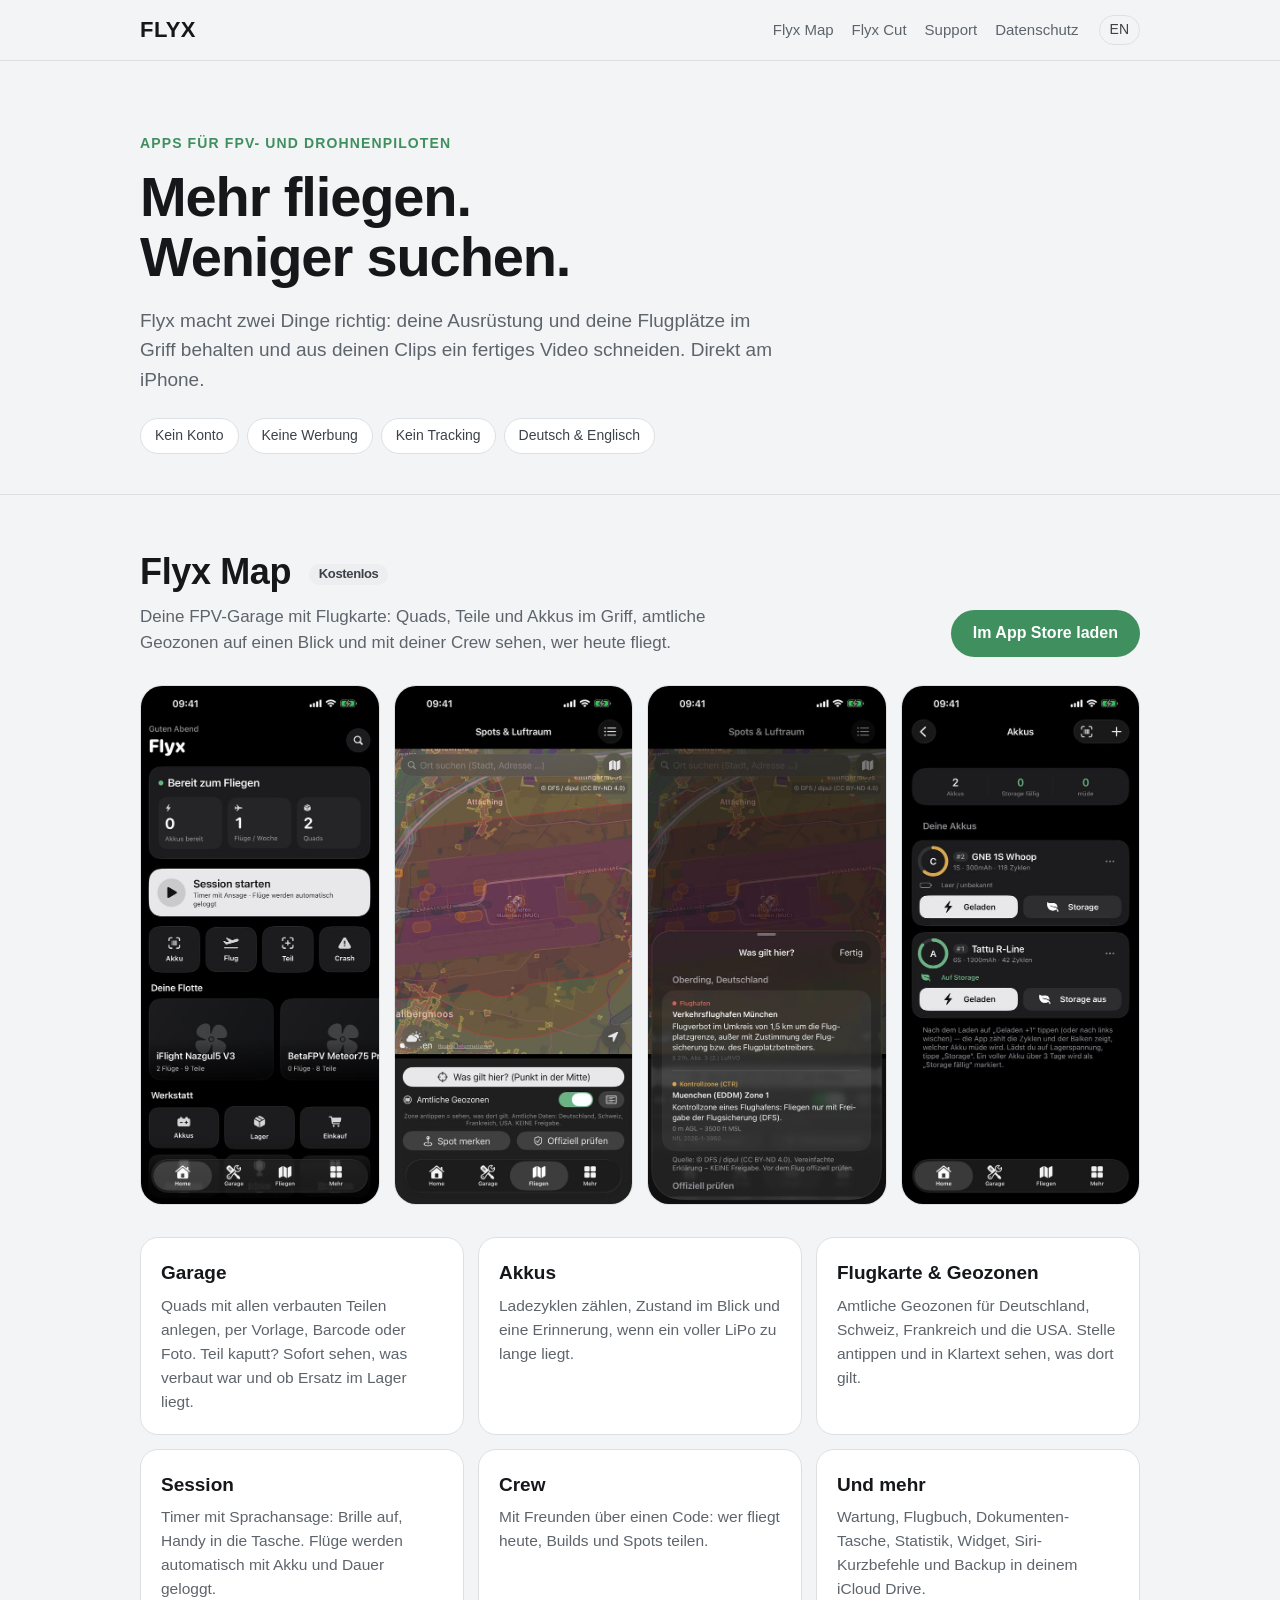
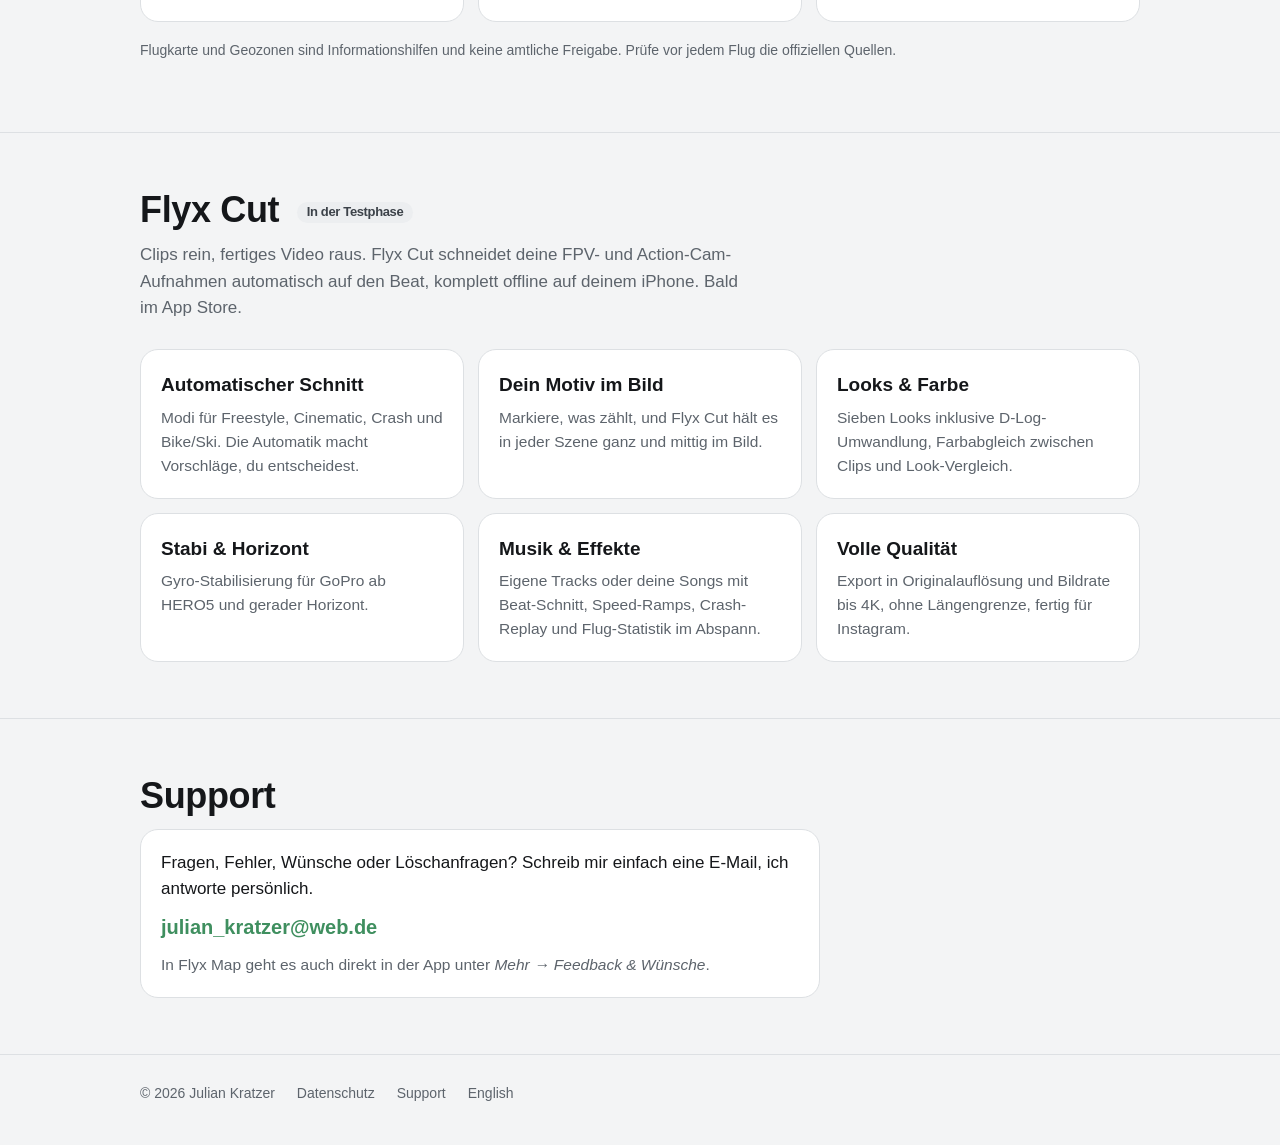
==== site/index.html @ c6695c89 "Flyx-Webseite (GitHub Pages): Start, Map, Cut, Support, Datenschutz in DE und EN Liegt hier nur als " ====
<!doctype html>
<html lang="de">
<head>
<meta charset="utf-8">
<meta name="viewport" content="width=device-width, initial-scale=1">
<title>Flyx – Apps für FPV-Piloten</title>
<meta name="description" content="Flyx Map und Flyx Cut: Garage, Geozonen und Videoschnitt für FPV- und Drohnenpiloten. Ohne Konto, ohne Werbung, ohne Tracking.">
<link rel="alternate" hreflang="en" href="en/">
<link rel="stylesheet" href="style.css">
</head>
<body>
<header class="top">
  <div class="wrap">
    <a class="brand" href="./">FLYX</a>
    <nav class="main">
      <a href="#map">Flyx Map</a>
      <a href="#cut">Flyx Cut</a>
      <a href="#support">Support</a>
      <a href="datenschutz.html">Datenschutz</a>
    </nav>
    <a class="lang" href="en/" hreflang="en">EN</a>
  </div>
</header>

<main>
  <section class="hero">
    <div class="wrap">
      <p class="eyebrow">Apps für FPV- und Drohnenpiloten</p>
      <h1>Mehr fliegen.<br>Weniger suchen.</h1>
      <p class="lead">Flyx macht zwei Dinge richtig: deine Ausrüstung und deine Flugplätze im Griff behalten und aus deinen Clips ein fertiges Video schneiden. Direkt am iPhone.</p>
      <div class="pills">
        <span class="pill">Kein Konto</span>
        <span class="pill">Keine Werbung</span>
        <span class="pill">Kein Tracking</span>
        <span class="pill">Deutsch &amp; Englisch</span>
      </div>
    </div>
  </section>

  <section class="app" id="map">
    <div class="wrap">
      <div class="app-head">
        <div>
          <h2>Flyx Map <span class="badge">Kostenlos</span></h2>
          <p>Deine FPV-Garage mit Flugkarte: Quads, Teile und Akkus im Griff, amtliche Geozonen auf einen Blick und mit deiner Crew sehen, wer heute fliegt.</p>
        </div>
        <a class="btn" href="https://apps.apple.com/app/id6819318431">Im App Store laden</a>
      </div>

      <div class="shots">
        <img src="img/map-home.jpg" alt="Flyx Map: Startseite mit Flotte und Session" loading="lazy" width="540" height="1173">
        <img src="img/map-map.jpg" alt="Flyx Map: Flugkarte mit amtlichen Geozonen" loading="lazy" width="540" height="1173">
        <img src="img/map-zone.jpg" alt="Flyx Map: Was gilt hier? Zone in Klartext" loading="lazy" width="540" height="1173">
        <img src="img/map-akkus.jpg" alt="Flyx Map: Akkus mit Ladezyklen" loading="lazy" width="540" height="1173">
      </div>

      <div class="grid">
        <div class="card"><h3>Garage</h3><p>Quads mit allen verbauten Teilen anlegen, per Vorlage, Barcode oder Foto. Teil kaputt? Sofort sehen, was verbaut war und ob Ersatz im Lager liegt.</p></div>
        <div class="card"><h3>Akkus</h3><p>Ladezyklen zählen, Zustand im Blick und eine Erinnerung, wenn ein voller LiPo zu lange liegt.</p></div>
        <div class="card"><h3>Flugkarte &amp; Geozonen</h3><p>Amtliche Geozonen für Deutschland, Schweiz, Frankreich und die USA. Stelle antippen und in Klartext sehen, was dort gilt.</p></div>
        <div class="card"><h3>Session</h3><p>Timer mit Sprachansage: Brille auf, Handy in die Tasche. Flüge werden automatisch mit Akku und Dauer geloggt.</p></div>
        <div class="card"><h3>Crew</h3><p>Mit Freunden über einen Code: wer fliegt heute, Builds und Spots teilen.</p></div>
        <div class="card"><h3>Und mehr</h3><p>Wartung, Flugbuch, Dokumenten-Tasche, Statistik, Widget, Siri-Kurzbefehle und Backup in deinem iCloud Drive.</p></div>
      </div>
      <p class="note">Flugkarte und Geozonen sind Informationshilfen und keine amtliche Freigabe. Prüfe vor jedem Flug die offiziellen Quellen.</p>
    </div>
  </section>

  <section class="app" id="cut">
    <div class="wrap">
      <div class="app-head">
        <div>
          <h2>Flyx Cut <span class="badge">In der Testphase</span></h2>
          <p>Clips rein, fertiges Video raus. Flyx Cut schneidet deine FPV- und Action-Cam-Aufnahmen automatisch auf den Beat, komplett offline auf deinem iPhone. Bald im App Store.</p>
        </div>
      </div>

      <div class="grid">
        <div class="card"><h3>Automatischer Schnitt</h3><p>Modi für Freestyle, Cinematic, Crash und Bike/Ski. Die Automatik macht Vorschläge, du entscheidest.</p></div>
        <div class="card"><h3>Dein Motiv im Bild</h3><p>Markiere, was zählt, und Flyx Cut hält es in jeder Szene ganz und mittig im Bild.</p></div>
        <div class="card"><h3>Looks &amp; Farbe</h3><p>Sieben Looks inklusive D-Log-Umwandlung, Farbabgleich zwischen Clips und Look-Vergleich.</p></div>
        <div class="card"><h3>Stabi &amp; Horizont</h3><p>Gyro-Stabilisierung für GoPro ab HERO5 und gerader Horizont.</p></div>
        <div class="card"><h3>Musik &amp; Effekte</h3><p>Eigene Tracks oder deine Songs mit Beat-Schnitt, Speed-Ramps, Crash-Replay und Flug-Statistik im Abspann.</p></div>
        <div class="card"><h3>Volle Qualität</h3><p>Export in Originalauflösung und Bildrate bis 4K, ohne Längengrenze, fertig für Instagram.</p></div>
      </div>
    </div>
  </section>

  <section class="support" id="support">
    <div class="wrap">
      <h2>Support</h2>
      <div class="card">
        <p>Fragen, Fehler, Wünsche oder Löschanfragen? Schreib mir einfach eine E-Mail, ich antworte persönlich.</p>
        <p><a class="mail" href="mailto:julian_kratzer@web.de">julian_kratzer@web.de</a></p>
        <p style="color:var(--muted);font-size:15.5px;margin:0">In Flyx Map geht es auch direkt in der App unter <em>Mehr → Feedback &amp; Wünsche</em>.</p>
      </div>
    </div>
  </section>
</main>

<footer>
  <div class="wrap">
    <span>© 2026 Julian Kratzer</span>
    <a href="datenschutz.html">Datenschutz</a>
    <a href="#support">Support</a>
    <a href="en/" hreflang="en">English</a>
  </div>
</footer>
</body>
</html>
---- site/style.css ----
:root {
  --bg: #0e0f11;
  --surface: #17191c;
  --surface-2: #1f2226;
  --line: #2a2e33;
  --text: #eceef0;
  --muted: #9aa1a9;
  --silver: #c4c9cf;
  --accent: #62b080;
  --accent-ink: #0e0f11;
  --radius: 18px;
  color-scheme: dark;
}
@media (prefers-color-scheme: light) {
  :root:not([data-theme="dark"]) {
    --bg: #f3f4f5;
    --surface: #ffffff;
    --surface-2: #eceef0;
    --line: #dde0e3;
    --text: #15171a;
    --muted: #5d646c;
    --silver: #3c4249;
    --accent: #3f8f5f;
    --accent-ink: #ffffff;
    color-scheme: light;
  }
}
:root[data-theme="light"] {
  --bg: #f3f4f5;
  --surface: #ffffff;
  --surface-2: #eceef0;
  --line: #dde0e3;
  --text: #15171a;
  --muted: #5d646c;
  --silver: #3c4249;
  --accent: #3f8f5f;
  --accent-ink: #ffffff;
  color-scheme: light;
}

* { box-sizing: border-box; }
html { -webkit-text-size-adjust: 100%; scroll-behavior: smooth; }
body {
  margin: 0;
  background: var(--bg);
  color: var(--text);
  font: 17px/1.55 -apple-system, BlinkMacSystemFont, "SF Pro Text", "Segoe UI", Roboto, Helvetica, Arial, sans-serif;
}
a { color: var(--accent); text-decoration: none; }
a:hover { text-decoration: underline; }
img { max-width: 100%; display: block; }

.wrap { max-width: 1040px; margin: 0 auto; padding: 0 20px; }

header.top {
  position: sticky; top: env(safe-area-inset-top, 0px); z-index: 10;
  background: color-mix(in srgb, var(--bg) 88%, transparent);
  backdrop-filter: blur(12px); -webkit-backdrop-filter: blur(12px);
  border-bottom: 1px solid var(--line);
}
header.top .wrap { display: flex; align-items: center; gap: 20px; height: 60px; }
.brand { font-weight: 800; font-size: 22px; letter-spacing: .02em; color: var(--text); }
.brand:hover { text-decoration: none; }
nav.main { display: flex; gap: 18px; margin-left: auto; font-size: 15px; }
nav.main a { color: var(--muted); }
nav.main a:hover { color: var(--text); text-decoration: none; }
.lang { font-size: 14px; border: 1px solid var(--line); border-radius: 999px; padding: 3px 10px; color: var(--silver); }
.lang:hover { text-decoration: none; border-color: var(--silver); }
@media (max-width: 640px) { nav.main { display: none; } .lang { margin-left: auto; } }

.hero { padding: 72px 0 40px; }
.eyebrow { color: var(--accent); font-weight: 600; font-size: 14px; letter-spacing: .08em; text-transform: uppercase; margin: 0 0 12px; }
h1 { font-size: clamp(34px, 6vw, 56px); line-height: 1.08; margin: 0 0 18px; letter-spacing: -.02em; }
h2 { font-size: clamp(26px, 4vw, 36px); line-height: 1.15; margin: 0 0 12px; letter-spacing: -.01em; }
h3 { font-size: 19px; margin: 0 0 6px; }
.lead { font-size: 19px; color: var(--muted); max-width: 640px; margin: 0; }
.pills { display: flex; flex-wrap: wrap; gap: 8px; margin-top: 24px; }
.pill { background: var(--surface); border: 1px solid var(--line); border-radius: 999px; padding: 6px 14px; font-size: 14px; color: var(--silver); }

section.app { padding: 56px 0; border-top: 1px solid var(--line); }
.app-head { display: flex; flex-wrap: wrap; align-items: end; justify-content: space-between; gap: 16px; margin-bottom: 28px; }
.app-head p { color: var(--muted); margin: 0; max-width: 620px; }
.btn {
  display: inline-block; background: var(--accent); color: var(--accent-ink);
  font-weight: 600; border-radius: 999px; padding: 11px 22px; font-size: 16px;
}
.btn:hover { text-decoration: none; filter: brightness(1.05); }
.btn.ghost { background: transparent; color: var(--text); border: 1px solid var(--line); }
.badge { display: inline-block; font-size: 13px; font-weight: 600; border-radius: 999px; padding: 3px 10px; background: var(--surface-2); color: var(--silver); margin-left: 8px; vertical-align: middle; }

.shots { display: grid; grid-template-columns: repeat(4, 1fr); gap: 14px; margin-bottom: 32px; }
.shots img { border-radius: 22px; border: 1px solid var(--line); background: var(--surface); aspect-ratio: 1320 / 2868; object-fit: cover; width: 100%; height: auto; }
@media (max-width: 760px) {
  .shots { grid-template-columns: repeat(4, 62%); overflow-x: auto; scroll-snap-type: x mandatory; padding-bottom: 6px; }
  .shots img { scroll-snap-align: start; }
}

.grid { display: grid; grid-template-columns: repeat(3, 1fr); gap: 14px; }
@media (max-width: 860px) { .grid { grid-template-columns: repeat(2, 1fr); } }
@media (max-width: 560px) { .grid { grid-template-columns: 1fr; } }
.card { background: var(--surface); border: 1px solid var(--line); border-radius: var(--radius); padding: 20px; }
.card p { margin: 0; color: var(--muted); font-size: 15.5px; }
.note { color: var(--muted); font-size: 14px; margin-top: 18px; }

.support { padding: 56px 0; border-top: 1px solid var(--line); }
.support .card { max-width: 680px; }
.support .card p { color: var(--text); font-size: 17px; margin-bottom: 10px; }
.mail { font-size: 20px; font-weight: 600; }

footer { border-top: 1px solid var(--line); padding: 28px 0 40px; color: var(--muted); font-size: 14px; }
footer .wrap { display: flex; flex-wrap: wrap; gap: 8px 22px; }
footer a { color: var(--muted); }

/* Rechtstexte */
.legal { padding: 48px 0 24px; max-width: 760px; }
.legal h1 { font-size: clamp(30px, 5vw, 42px); }
.legal h2 { font-size: 24px; margin-top: 40px; }
.legal h3 { margin-top: 24px; }
.legal p, .legal li { color: var(--text); }
.legal ul { padding-left: 20px; }
.legal li { margin-bottom: 8px; }
.legal .meta { color: var(--muted); }
.toc { display: flex; gap: 10px; flex-wrap: wrap; margin: 18px 0 8px; }
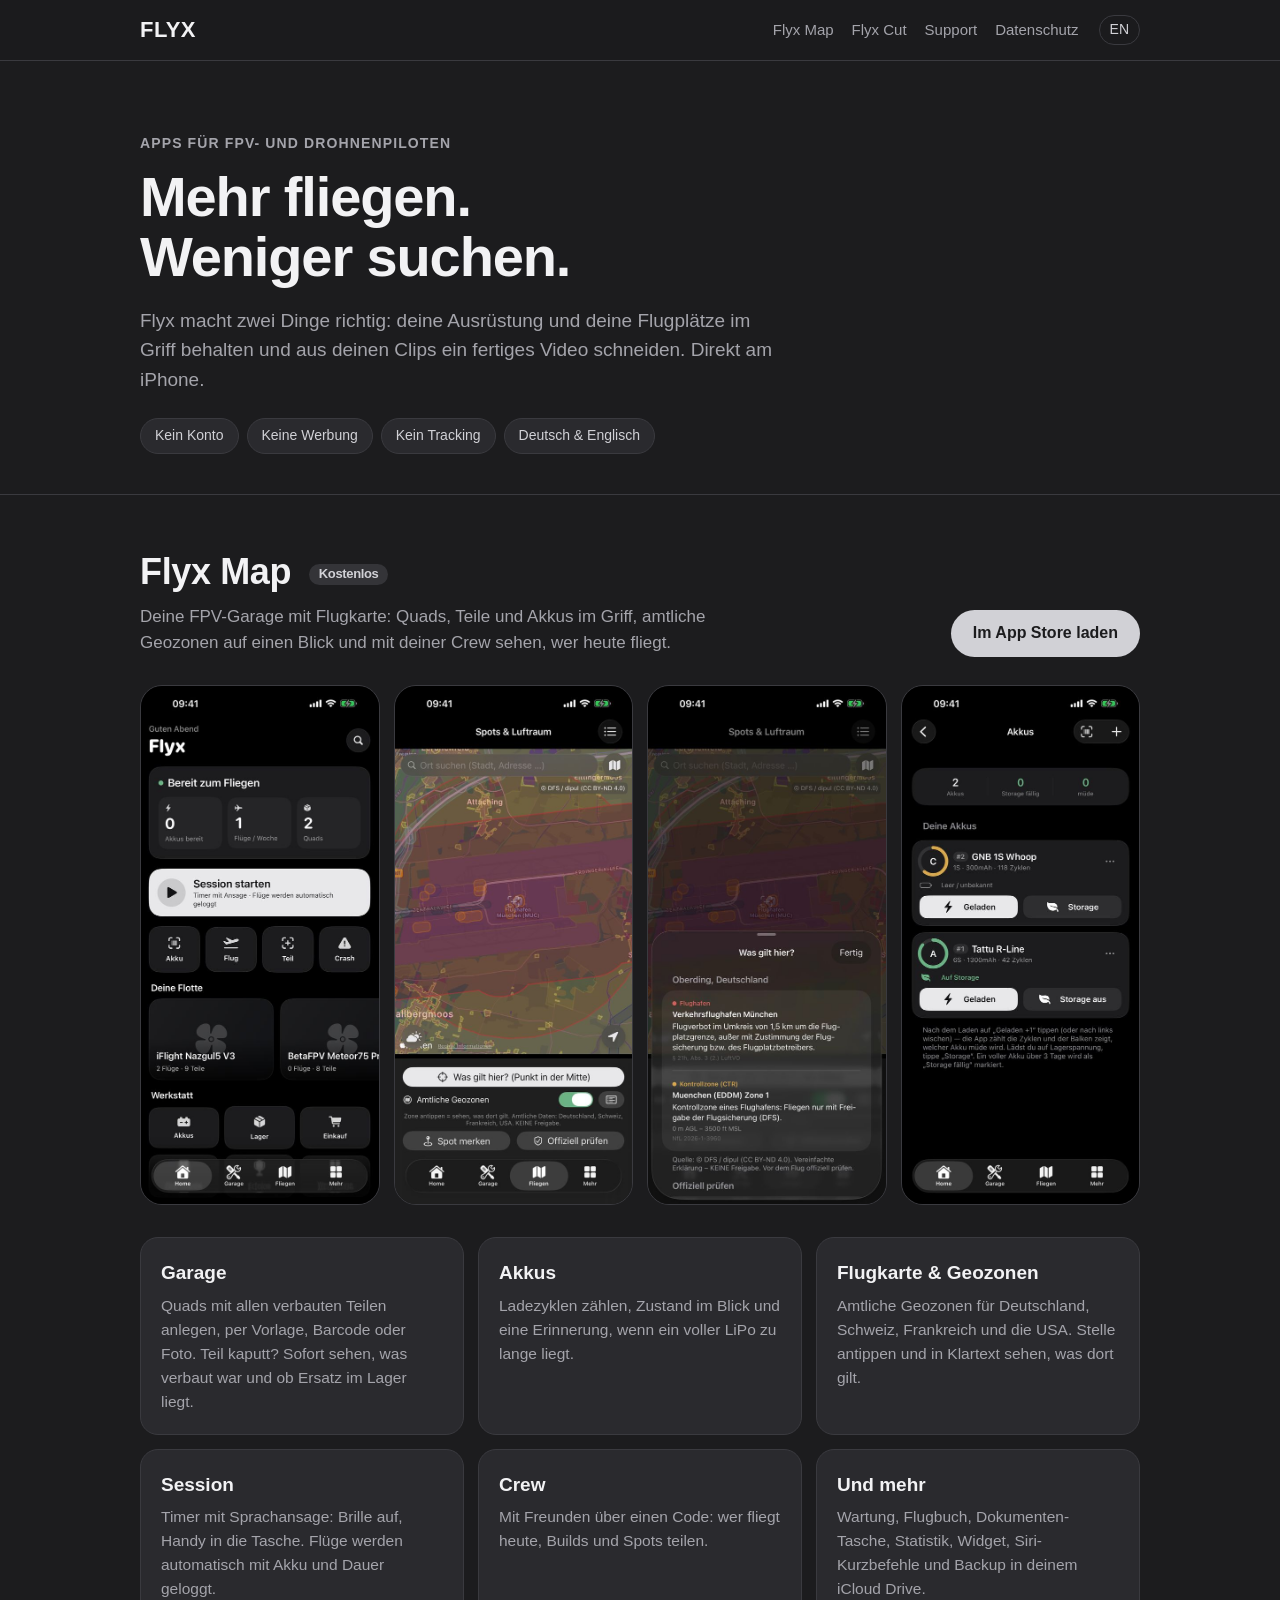
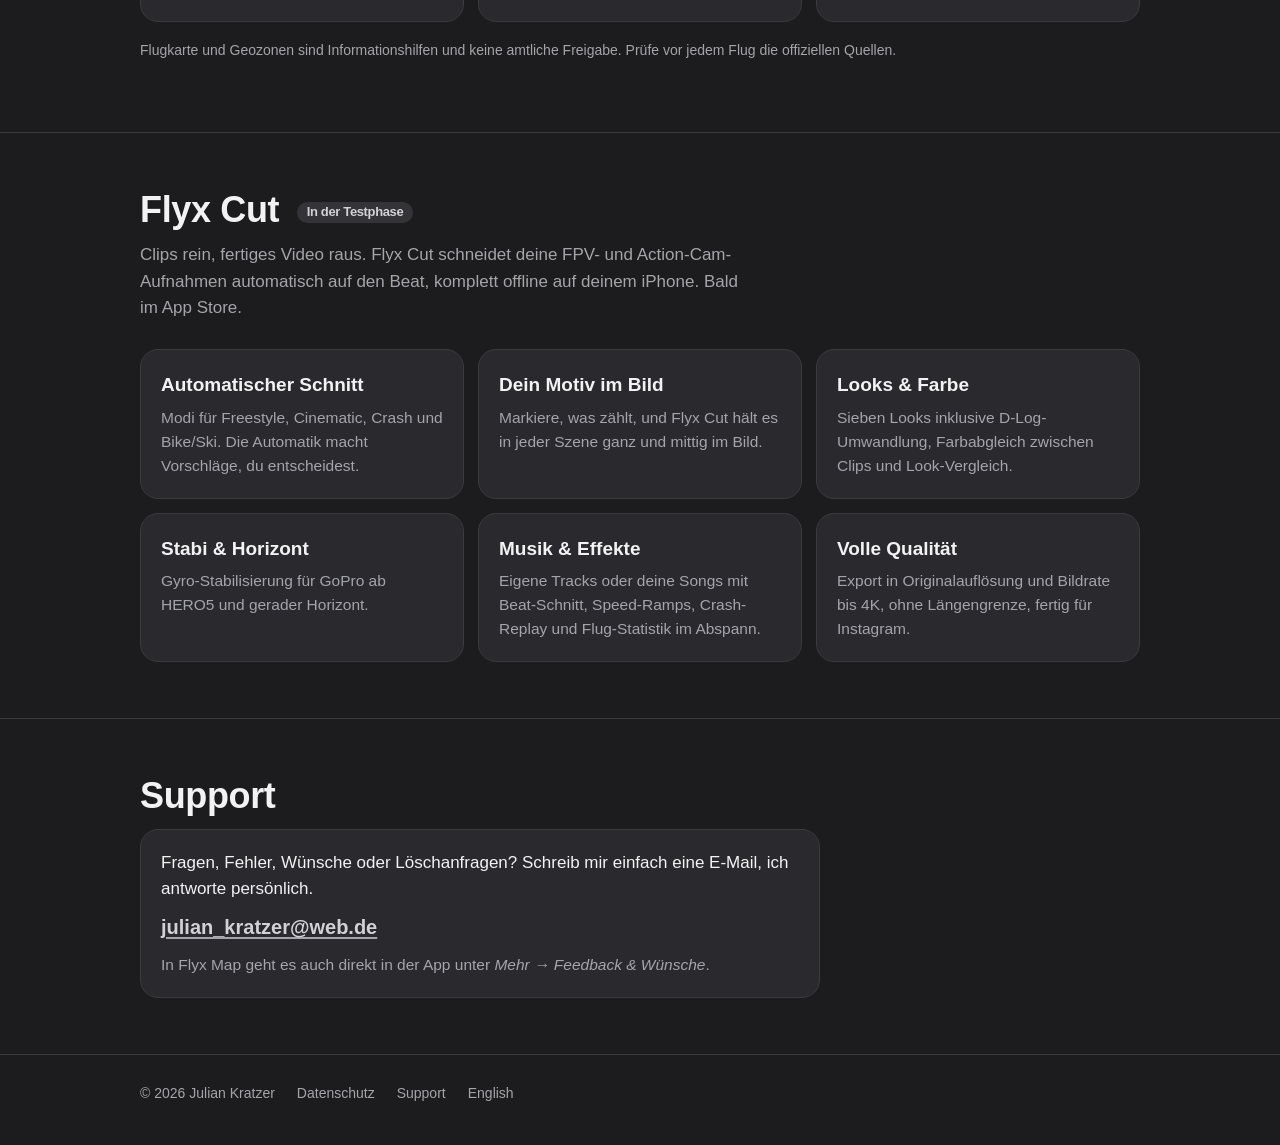
==== commit 9e87b721: "Webseite: Farben aufs neue Flyx-System, Bright Sky im Datenschutz, Store-Link Co-Authored-By: Claude" ====
--- a/site/index.html
+++ b/site/index.html
@@ -44,7 +44,7 @@
           <h2>Flyx Map <span class="badge">Kostenlos</span></h2>
           <p>Deine FPV-Garage mit Flugkarte: Quads, Teile und Akkus im Griff, amtliche Geozonen auf einen Blick und mit deiner Crew sehen, wer heute fliegt.</p>
         </div>
-        <a class="btn" href="https://apps.apple.com/app/id6819318431">Im App Store laden</a>
+        <a class="btn" href="https://apps.apple.com/app/flyx-map/id6819318431">Im App Store laden</a>
       </div>
 
       <div class="shots">
--- a/site/style.css
+++ b/site/style.css
@@ -1,41 +1,16 @@
 :root {
-  --bg: #0e0f11;
-  --surface: #17191c;
-  --surface-2: #1f2226;
-  --line: #2a2e33;
-  --text: #eceef0;
-  --muted: #9aa1a9;
-  --silver: #c4c9cf;
-  --accent: #62b080;
-  --accent-ink: #0e0f11;
+  /* Flyx-System: Dunkelgrau, Silber, kein Schwarz, kein Blau/Grün */
+  --bg: #1c1c1e;
+  --surface: #2a2a2e;
+  --surface-2: #343438;
+  --line: #3a3a3f;
+  --text: #f2f2f4;
+  --muted: #a4a4ab;
+  --silver: #d1d1d6;
+  --accent: #d1d1d6;
+  --accent-ink: #1c1c1e;
   --radius: 18px;
   color-scheme: dark;
-}
-@media (prefers-color-scheme: light) {
-  :root:not([data-theme="dark"]) {
-    --bg: #f3f4f5;
-    --surface: #ffffff;
-    --surface-2: #eceef0;
-    --line: #dde0e3;
-    --text: #15171a;
-    --muted: #5d646c;
-    --silver: #3c4249;
-    --accent: #3f8f5f;
-    --accent-ink: #ffffff;
-    color-scheme: light;
-  }
-}
-:root[data-theme="light"] {
-  --bg: #f3f4f5;
-  --surface: #ffffff;
-  --surface-2: #eceef0;
-  --line: #dde0e3;
-  --text: #15171a;
-  --muted: #5d646c;
-  --silver: #3c4249;
-  --accent: #3f8f5f;
-  --accent-ink: #ffffff;
-  color-scheme: light;
 }
 
 * { box-sizing: border-box; }
@@ -46,7 +21,8 @@
   color: var(--text);
   font: 17px/1.55 -apple-system, BlinkMacSystemFont, "SF Pro Text", "Segoe UI", Roboto, Helvetica, Arial, sans-serif;
 }
-a { color: var(--accent); text-decoration: none; }
+a { color: var(--silver); text-decoration: none; }
+.legal p a, .legal li a, .mail { text-decoration: underline; text-decoration-color: var(--muted); text-underline-offset: 3px; }
 a:hover { text-decoration: underline; }
 img { max-width: 100%; display: block; }
 
@@ -69,7 +45,7 @@
 @media (max-width: 640px) { nav.main { display: none; } .lang { margin-left: auto; } }
 
 .hero { padding: 72px 0 40px; }
-.eyebrow { color: var(--accent); font-weight: 600; font-size: 14px; letter-spacing: .08em; text-transform: uppercase; margin: 0 0 12px; }
+.eyebrow { color: var(--muted); font-weight: 600; font-size: 14px; letter-spacing: .08em; text-transform: uppercase; margin: 0 0 12px; }
 h1 { font-size: clamp(34px, 6vw, 56px); line-height: 1.08; margin: 0 0 18px; letter-spacing: -.02em; }
 h2 { font-size: clamp(26px, 4vw, 36px); line-height: 1.15; margin: 0 0 12px; letter-spacing: -.01em; }
 h3 { font-size: 19px; margin: 0 0 6px; }
